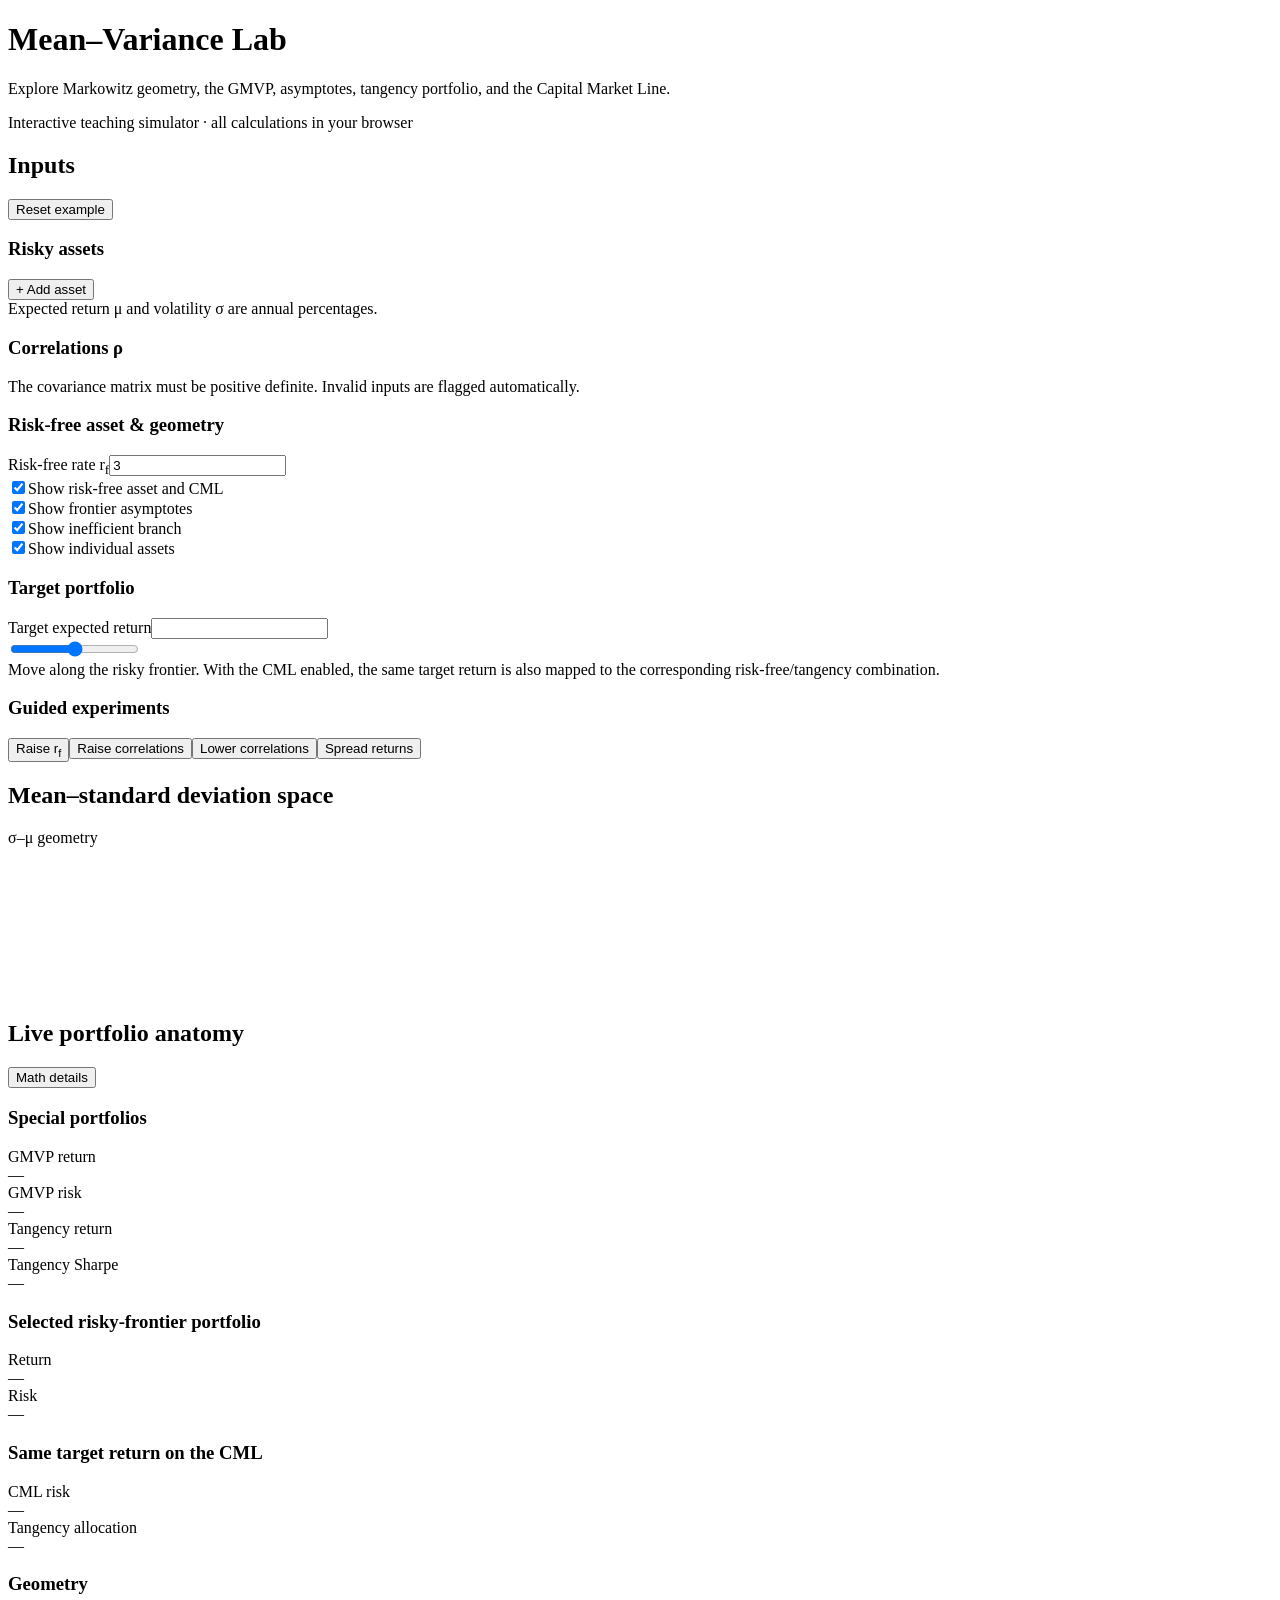
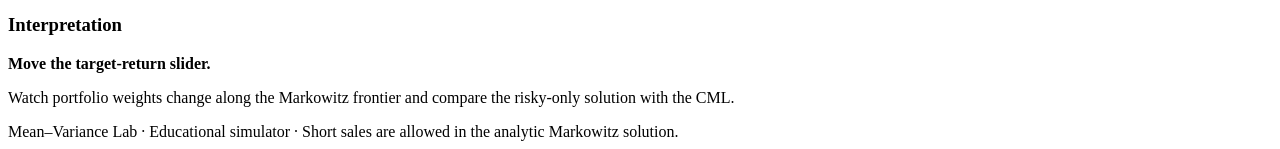
==== Mean-Variance-Lab/index.html @ 7db6d502 "Add Mean-Variance Lab page" ====
<!doctype html>
<html lang="en">
<head>
<meta charset="utf-8" />
<meta name="viewport" content="width=device-width,initial-scale=1" />
<title>Mean–Variance Lab</title>
<meta name="description" content="Interactive Markowitz mean–variance portfolio simulator with GMVP, efficient frontier, asymptotes, tangency portfolio, and CML." />
<link rel="stylesheet" href="style.css">
</head>
<body>
<div class="app">
  <div class="top"><div><h1>Mean–Variance Lab</h1><p>Explore Markowitz geometry, the GMVP, asymptotes, tangency portfolio, and the Capital Market Line.</p></div><div class="badge">Interactive teaching simulator · all calculations in your browser</div></div>
  <div class="grid">
    <section class="panel left">
      <div class="ph"><h2>Inputs</h2><button class="btn" id="resetBtn">Reset example</button></div>
      <div class="pb">
        <div class="section"><h3>Risky assets</h3><div id="assets"></div><div class="btnrow"><button class="btn" id="addAsset">+ Add asset</button></div><div class="hint">Expected return μ and volatility σ are annual percentages.</div></div>
        <div class="section"><h3>Correlations ρ</h3><div class="corrwrap" id="corr"></div><div class="hint">The covariance matrix must be positive definite. Invalid inputs are flagged automatically.</div></div>
        <div class="section"><h3>Risk-free asset & geometry</h3>
          <div class="row"><label>Risk-free rate r<sub>f</sub></label><input class="num" id="rf" type="number" step="0.1" value="3"></div>
          <div class="toggle"><input id="showRf" type="checkbox" checked><label for="showRf">Show risk-free asset and CML</label></div>
          <div class="toggle"><input id="showAsym" type="checkbox" checked><label for="showAsym">Show frontier asymptotes</label></div>
          <div class="toggle"><input id="showIneff" type="checkbox" checked><label for="showIneff">Show inefficient branch</label></div>
          <div class="toggle"><input id="showAssets" type="checkbox" checked><label for="showAssets">Show individual assets</label></div>
        </div>
        <div class="section"><h3>Target portfolio</h3><div class="row"><label>Target expected return</label><input class="num" id="targetBox" type="number" step="0.1"></div><input id="target" class="slider" type="range" min="0" max="25" step="0.05"><div class="hint">Move along the risky frontier. With the CML enabled, the same target return is also mapped to the corresponding risk-free/tangency combination.</div></div>
        <div class="section"><h3>Guided experiments</h3><div class="btnrow"><button class="btn experiment" data-x="rfup">Raise r<sub>f</sub></button><button class="btn experiment" data-x="corrup">Raise correlations</button><button class="btn experiment" data-x="corrdown">Lower correlations</button><button class="btn experiment" data-x="spread">Spread returns</button></div></div>
      </div>
    </section>

    <section class="panel mid">
      <div class="ph"><h2>Mean–standard deviation space</h2><div class="badge" id="geomBadge">σ–μ geometry</div></div>
      <div class="canvaswrap"><canvas id="chart" class="chart"></canvas><div class="legend" id="legend"></div><div class="status" id="status"></div></div>
    </section>

    <section class="panel right">
      <div class="ph"><h2>Live portfolio anatomy</h2><button class="btn" id="mathBtn">Math details</button></div>
      <div class="pb">
        <div class="section"><h3>Special portfolios</h3><div class="metricgrid">
          <div class="metric"><div class="k">GMVP return</div><div class="v" id="gmRet">—</div></div><div class="metric"><div class="k">GMVP risk</div><div class="v" id="gmRisk">—</div></div>
          <div class="metric"><div class="k">Tangency return</div><div class="v" id="tanRet">—</div></div><div class="metric"><div class="k">Tangency Sharpe</div><div class="v" id="tanSharpe">—</div></div>
        </div></div>
        <div class="section"><h3>Selected risky-frontier portfolio</h3><div class="metricgrid"><div class="metric"><div class="k">Return</div><div class="v" id="selRet">—</div></div><div class="metric"><div class="k">Risk</div><div class="v" id="selRisk">—</div></div></div><div class="weights" id="riskyWeights"></div></div>
        <div class="section" id="cmlSection"><h3>Same target return on the CML</h3><div class="metricgrid"><div class="metric"><div class="k">CML risk</div><div class="v" id="cmlRisk">—</div></div><div class="metric"><div class="k">Tangency allocation</div><div class="v" id="tanAlloc">—</div></div></div><div class="weights" id="cmlWeights"></div><div class="hint" id="borrowHint"></div></div>
        <div class="section"><h3>Geometry</h3><div id="geometry"></div></div>
        <div class="section" id="mathSection" style="display:none"><h3>Matrix identities</h3><div id="math"></div></div>
        <div class="section"><h3>Interpretation</h3><div class="guide"><strong id="guideTitle">Move the target-return slider.</strong><p id="guideText">Watch portfolio weights change along the Markowitz frontier and compare the risky-only solution with the CML.</p></div></div>
      </div>
    </section>
  </div>
  <div class="footer">Mean–Variance Lab · Educational simulator · Short sales are allowed in the analytic Markowitz solution.</div>
</div>
<script src="app.js"></script>
</body>
</html>
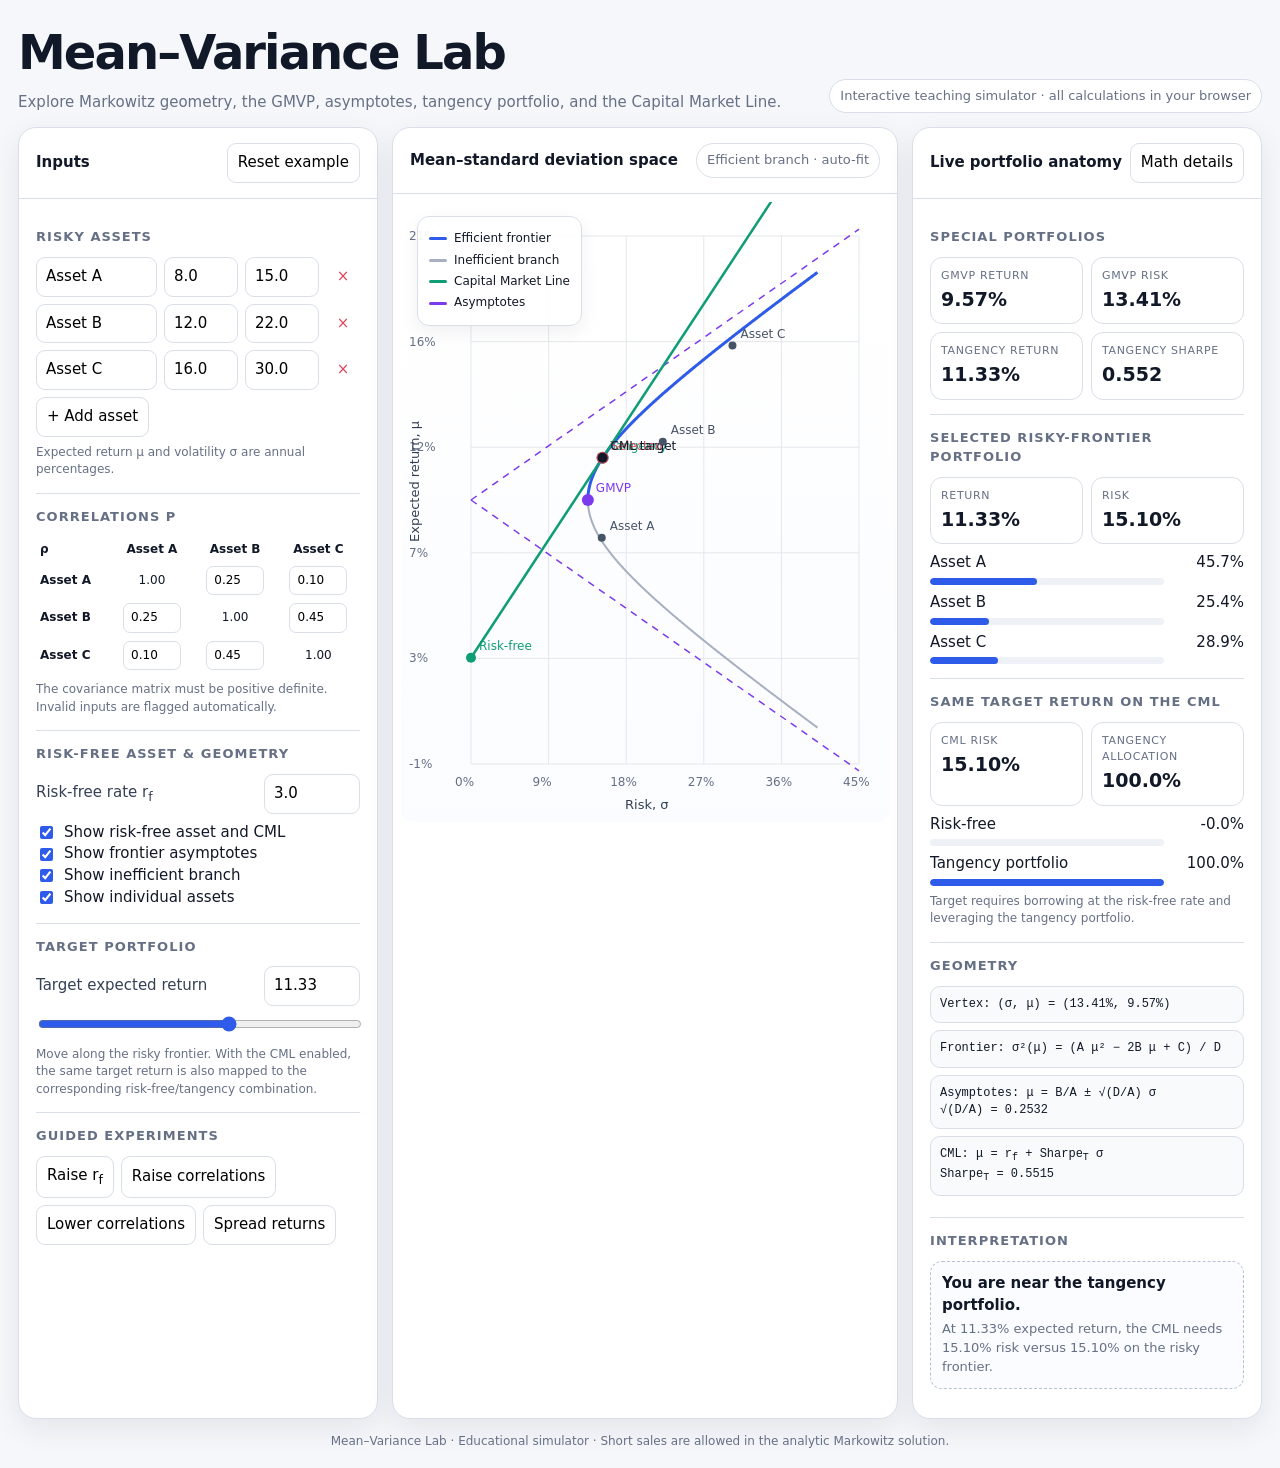
==== commit 6c360817: "Bust cache for Mean-Variance Lab auto-fit" ====
--- a/Mean-Variance-Lab/index.html
+++ b/Mean-Variance-Lab/index.html
@@ -3,9 +3,12 @@
 <head>
 <meta charset="utf-8" />
 <meta name="viewport" content="width=device-width,initial-scale=1" />
+<meta http-equiv="Cache-Control" content="no-cache, no-store, must-revalidate" />
+<meta http-equiv="Pragma" content="no-cache" />
+<meta http-equiv="Expires" content="0" />
 <title>Mean–Variance Lab</title>
 <meta name="description" content="Interactive Markowitz mean–variance portfolio simulator with GMVP, efficient frontier, asymptotes, tangency portfolio, and CML." />
-<link rel="stylesheet" href="style.css">
+<link rel="stylesheet" href="style.css?v=20260816-2113">
 </head>
 <body>
 <div class="app">
@@ -29,7 +32,7 @@
     </section>
 
     <section class="panel mid">
-      <div class="ph"><h2>Mean–standard deviation space</h2><div class="badge" id="geomBadge">σ–μ geometry</div></div>
+      <div class="ph"><h2>Mean–standard deviation space</h2><div class="badge" id="geomBadge">σ–μ geometry · loading v2</div></div>
       <div class="canvaswrap"><canvas id="chart" class="chart"></canvas><div class="legend" id="legend"></div><div class="status" id="status"></div></div>
     </section>
 
@@ -50,6 +53,6 @@
   </div>
   <div class="footer">Mean–Variance Lab · Educational simulator · Short sales are allowed in the analytic Markowitz solution.</div>
 </div>
-<script src="app.js"></script>
+<script src="app.js?v=20260816-2113"></script>
 </body>
 </html>
--- a/Mean-Variance-Lab/style.css
+++ b/Mean-Variance-Lab/style.css
@@ -0,0 +1,9 @@
+:root{--bg:#f6f7fb;--panel:#fff;--ink:#111827;--muted:#667085;--line:#d9dee8;--accent:#2f5bea;--accent2:#7c3aed;--good:#0f9d75;--bad:#d9485f;--shadow:0 10px 30px rgba(15,23,42,.08)}
+*{box-sizing:border-box}body{margin:0;font:15px/1.45 Inter,ui-sans-serif,system-ui,-apple-system,BlinkMacSystemFont,"Segoe UI",sans-serif;background:var(--bg);color:var(--ink)}
+button,input,select{font:inherit}.app{max-width:1600px;margin:auto;padding:18px}.top{display:flex;gap:16px;align-items:flex-end;justify-content:space-between;margin-bottom:14px}.top h1{font-size:clamp(28px,4vw,48px);margin:0;letter-spacing:-.04em}.top p{margin:4px 0 0;color:var(--muted)}
+.badge{padding:7px 10px;border:1px solid var(--line);border-radius:999px;background:#fff;color:var(--muted);font-size:13px}.grid{display:grid;grid-template-columns:360px minmax(0,1fr) 350px;gap:14px}.panel{background:var(--panel);border:1px solid var(--line);border-radius:18px;box-shadow:var(--shadow);overflow:hidden}.ph{padding:15px 17px;border-bottom:1px solid var(--line);display:flex;align-items:center;justify-content:space-between}.ph h2{font-size:15px;margin:0}.pb{padding:15px 17px}.section{padding:14px 0;border-bottom:1px solid var(--line)}.section:last-child{border-bottom:0}.section h3{margin:0 0 10px;font-size:13px;text-transform:uppercase;letter-spacing:.08em;color:var(--muted)}
+.row{display:grid;grid-template-columns:1fr 96px;gap:10px;align-items:center;margin:8px 0}.row label{color:#344054}.num{width:100%;padding:8px 9px;border:1px solid var(--line);border-radius:9px;background:#fff}.toggle{display:flex;align-items:center;gap:8px}.toggle input{accent-color:var(--accent)}.btn{border:1px solid var(--line);background:#fff;padding:8px 10px;border-radius:9px;cursor:pointer}.btn:hover{border-color:#9aa4b2}.btn.primary{background:var(--accent);border-color:var(--accent);color:#fff}.btnrow{display:flex;flex-wrap:wrap;gap:7px}
+.asset{display:grid;grid-template-columns:1fr 74px 74px 34px;gap:7px;align-items:center;margin:7px 0}.asset input{min-width:0}.asset .del{padding:6px;border:0;background:transparent;cursor:pointer;color:var(--bad)}.corrwrap{overflow:auto;max-width:100%}.corr{border-collapse:collapse;width:100%;font-size:12px}.corr th,.corr td{padding:4px;text-align:center}.corr input{width:58px;padding:5px;border:1px solid var(--line);border-radius:7px;text-align:center}.corr th:first-child{text-align:left}.hint{font-size:12px;color:var(--muted);margin-top:7px}
+.canvaswrap{position:relative;padding:8px}.chart{width:100%;height:620px;display:block;background:linear-gradient(#fff,#fbfcff);border-radius:12px}.legend{position:absolute;top:22px;left:24px;background:rgba(255,255,255,.92);border:1px solid var(--line);border-radius:12px;padding:9px 11px;font-size:12px;box-shadow:0 6px 18px rgba(15,23,42,.06)}.leg{display:flex;align-items:center;gap:7px;margin:4px 0}.dot{width:10px;height:10px;border-radius:50%;display:inline-block}.linekey{width:18px;height:3px;border-radius:4px;display:inline-block}.status{position:absolute;right:20px;top:20px;max-width:260px;background:#fff7ed;border:1px solid #fed7aa;padding:8px 10px;border-radius:10px;font-size:12px;color:#9a3412;display:none}
+.metricgrid{display:grid;grid-template-columns:1fr 1fr;gap:8px}.metric{border:1px solid var(--line);border-radius:12px;padding:10px}.metric .k{font-size:11px;color:var(--muted);text-transform:uppercase;letter-spacing:.06em}.metric .v{font-size:19px;font-weight:700;margin-top:2px}.weights{display:grid;gap:7px;margin-top:8px}.wrow{display:grid;grid-template-columns:1fr 72px;gap:8px}.bar{height:7px;background:#eef1f6;border-radius:999px;overflow:hidden;margin-top:4px}.bar i{display:block;height:100%;background:var(--accent);border-radius:999px}.formula{font-family:ui-monospace,SFMono-Regular,Menlo,monospace;font-size:12px;background:#f8fafc;border:1px solid var(--line);border-radius:10px;padding:9px;overflow:auto;margin:7px 0}.slider{width:100%;accent-color:var(--accent)}.guide{padding:11px;border:1px dashed #b7c1d6;border-radius:12px;background:#fbfcff}.guide strong{display:block;margin-bottom:4px}.guide p{margin:0;color:var(--muted);font-size:13px}.footer{margin:14px 2px 0;color:var(--muted);font-size:12px;text-align:center}
+@media(max-width:1180px){.grid{grid-template-columns:330px 1fr}.right{grid-column:1/-1}.chart{height:560px}}@media(max-width:780px){.app{padding:10px}.top{align-items:flex-start;flex-direction:column}.grid{grid-template-columns:1fr}.chart{height:480px}.asset{grid-template-columns:1fr 65px 65px 30px}.legend{font-size:11px;top:16px;left:16px}}
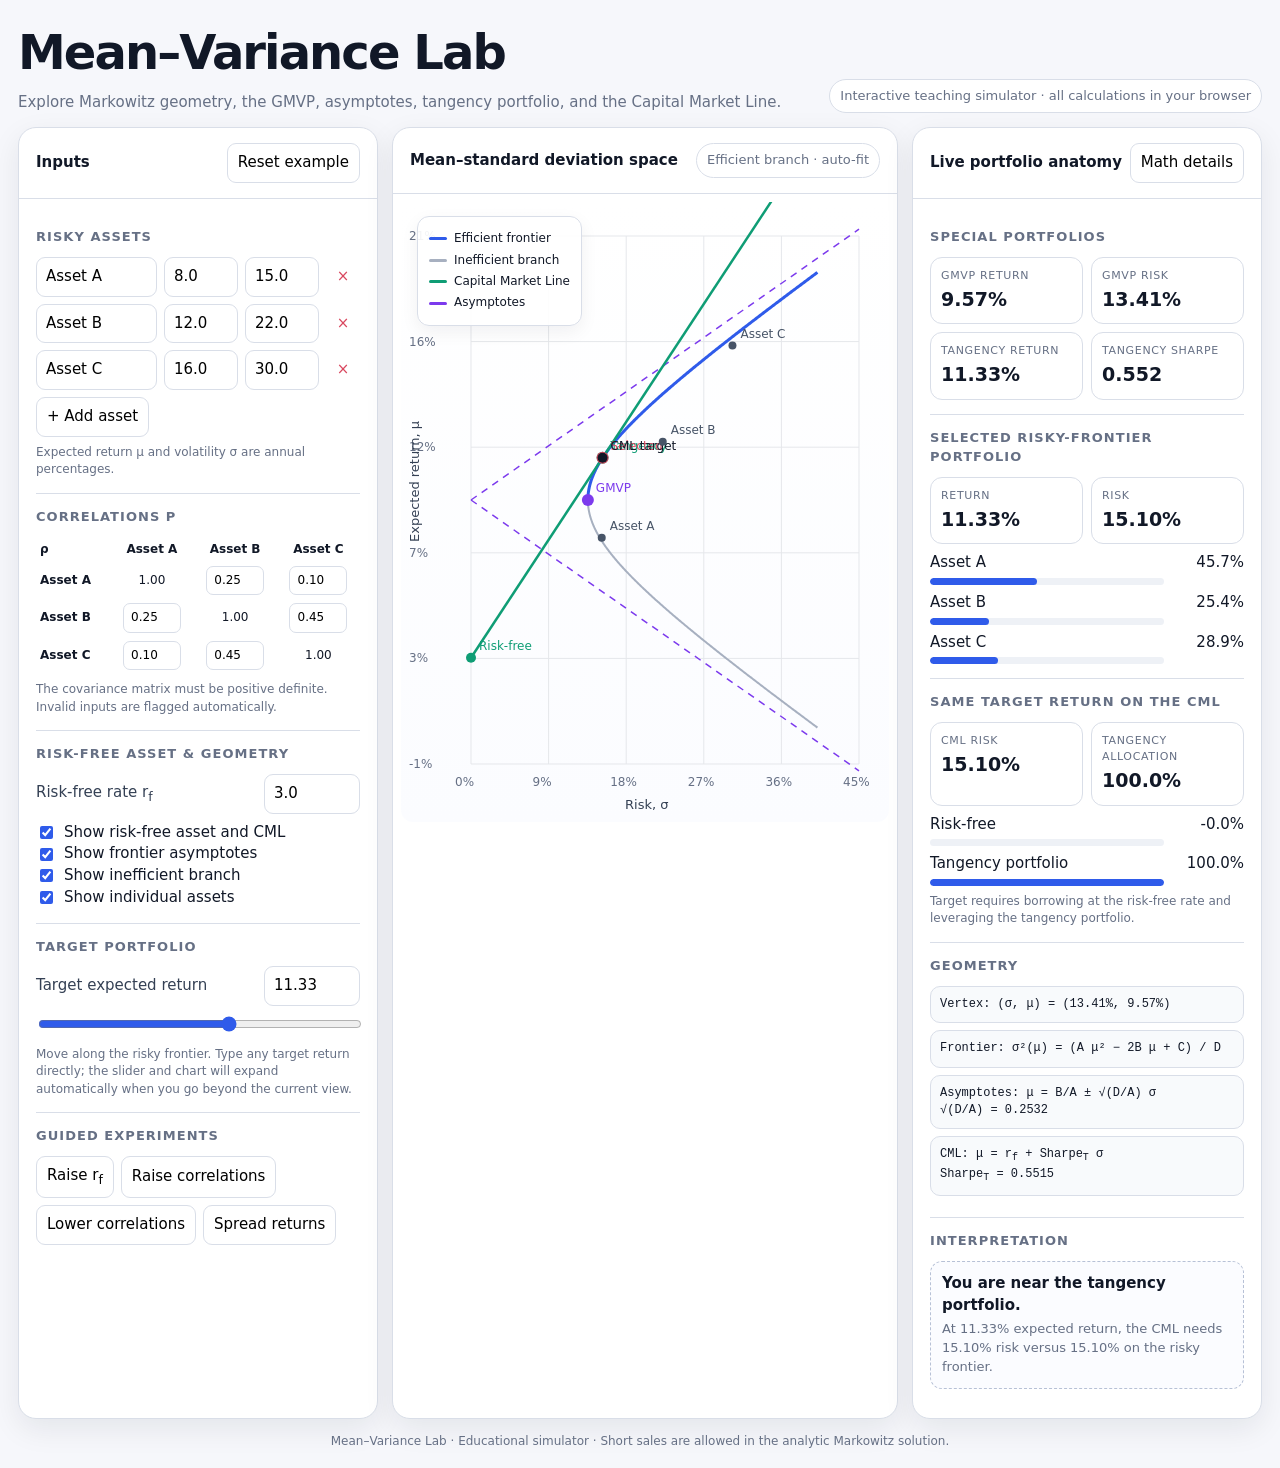
==== commit 52e3336c: "Make target return range expandable" ====
--- a/Mean-Variance-Lab/index.html
+++ b/Mean-Variance-Lab/index.html
@@ -8,7 +8,7 @@
 <meta http-equiv="Expires" content="0" />
 <title>Mean–Variance Lab</title>
 <meta name="description" content="Interactive Markowitz mean–variance portfolio simulator with GMVP, efficient frontier, asymptotes, tangency portfolio, and CML." />
-<link rel="stylesheet" href="style.css?v=20260816-2113">
+<link rel="stylesheet" href="style.css?v=20260816-2130">
 </head>
 <body>
 <div class="app">
@@ -26,13 +26,13 @@
           <div class="toggle"><input id="showIneff" type="checkbox" checked><label for="showIneff">Show inefficient branch</label></div>
           <div class="toggle"><input id="showAssets" type="checkbox" checked><label for="showAssets">Show individual assets</label></div>
         </div>
-        <div class="section"><h3>Target portfolio</h3><div class="row"><label>Target expected return</label><input class="num" id="targetBox" type="number" step="0.1"></div><input id="target" class="slider" type="range" min="0" max="25" step="0.05"><div class="hint">Move along the risky frontier. With the CML enabled, the same target return is also mapped to the corresponding risk-free/tangency combination.</div></div>
+        <div class="section"><h3>Target portfolio</h3><div class="row"><label>Target expected return</label><input class="num" id="targetBox" type="number" step="0.1"></div><input id="target" class="slider" type="range" min="0" max="25" step="0.05"><div class="hint">Move along the risky frontier. Type any target return directly; the slider and chart will expand automatically when you go beyond the current view.</div></div>
         <div class="section"><h3>Guided experiments</h3><div class="btnrow"><button class="btn experiment" data-x="rfup">Raise r<sub>f</sub></button><button class="btn experiment" data-x="corrup">Raise correlations</button><button class="btn experiment" data-x="corrdown">Lower correlations</button><button class="btn experiment" data-x="spread">Spread returns</button></div></div>
       </div>
     </section>
 
     <section class="panel mid">
-      <div class="ph"><h2>Mean–standard deviation space</h2><div class="badge" id="geomBadge">σ–μ geometry · loading v2</div></div>
+      <div class="ph"><h2>Mean–standard deviation space</h2><div class="badge" id="geomBadge">σ–μ geometry · loading v3</div></div>
       <div class="canvaswrap"><canvas id="chart" class="chart"></canvas><div class="legend" id="legend"></div><div class="status" id="status"></div></div>
     </section>
 
@@ -53,6 +53,7 @@
   </div>
   <div class="footer">Mean–Variance Lab · Educational simulator · Short sales are allowed in the analytic Markowitz solution.</div>
 </div>
-<script src="app.js?v=20260816-2113"></script>
+<script src="app.js?v=20260816-2130"></script>
+<script src="target-range.js?v=20260816-2130"></script>
 </body>
 </html>
